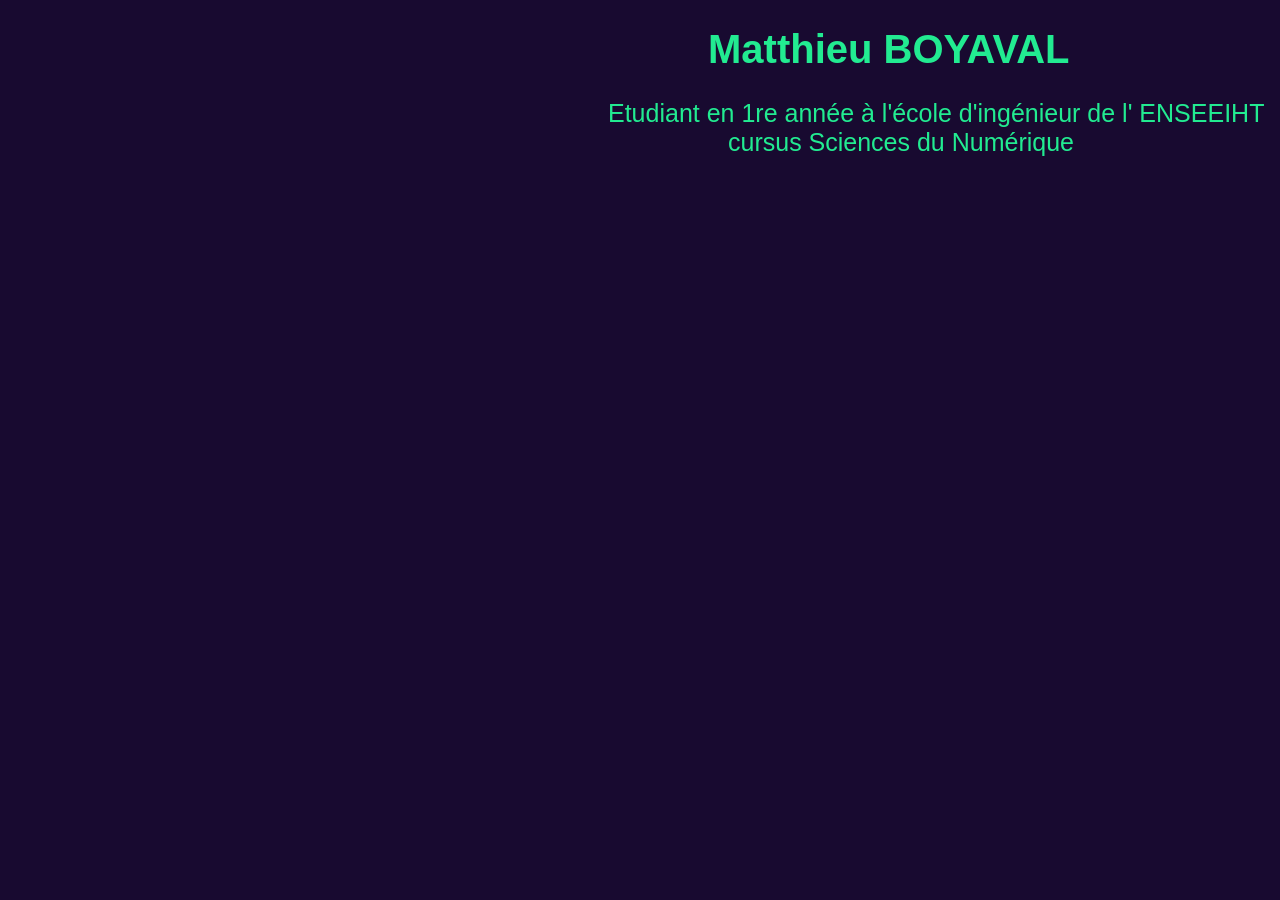
==== index.html @ cb70e2c3 "aaa" ====
<!doctype html>
<html>
<head>
<link rel="stylesheet" href="portfolio.css">
</head>
<body>
    <font face="arial">
    <h1 class="nom"><strong>Matthieu BOYAVAL</strong></h1>
    <p class="ecole">Etudiant en 1re année à l'école d'ingénieur de l' ENSEEIHT
    <br /><span style="position: relative; left: 120px;">cursus Sciences du Numérique</span>
    </p>
    </font>
</body>
</html>
<section
---- portfolio.css ----
body {
  background-color: rgb(24, 10, 48);
}

.nom {
  color: rgb(34, 235, 145);
  font-size:40px;
  margin-left: 700px;
}


.ecole {
  font-size:25px;
  color: rgb(34, 235, 145);
  margin-left: 600px;
}

.cursus {
  font-size:25px;
  color: rgb(34, 235, 145);
  margin-left: 700px;
}
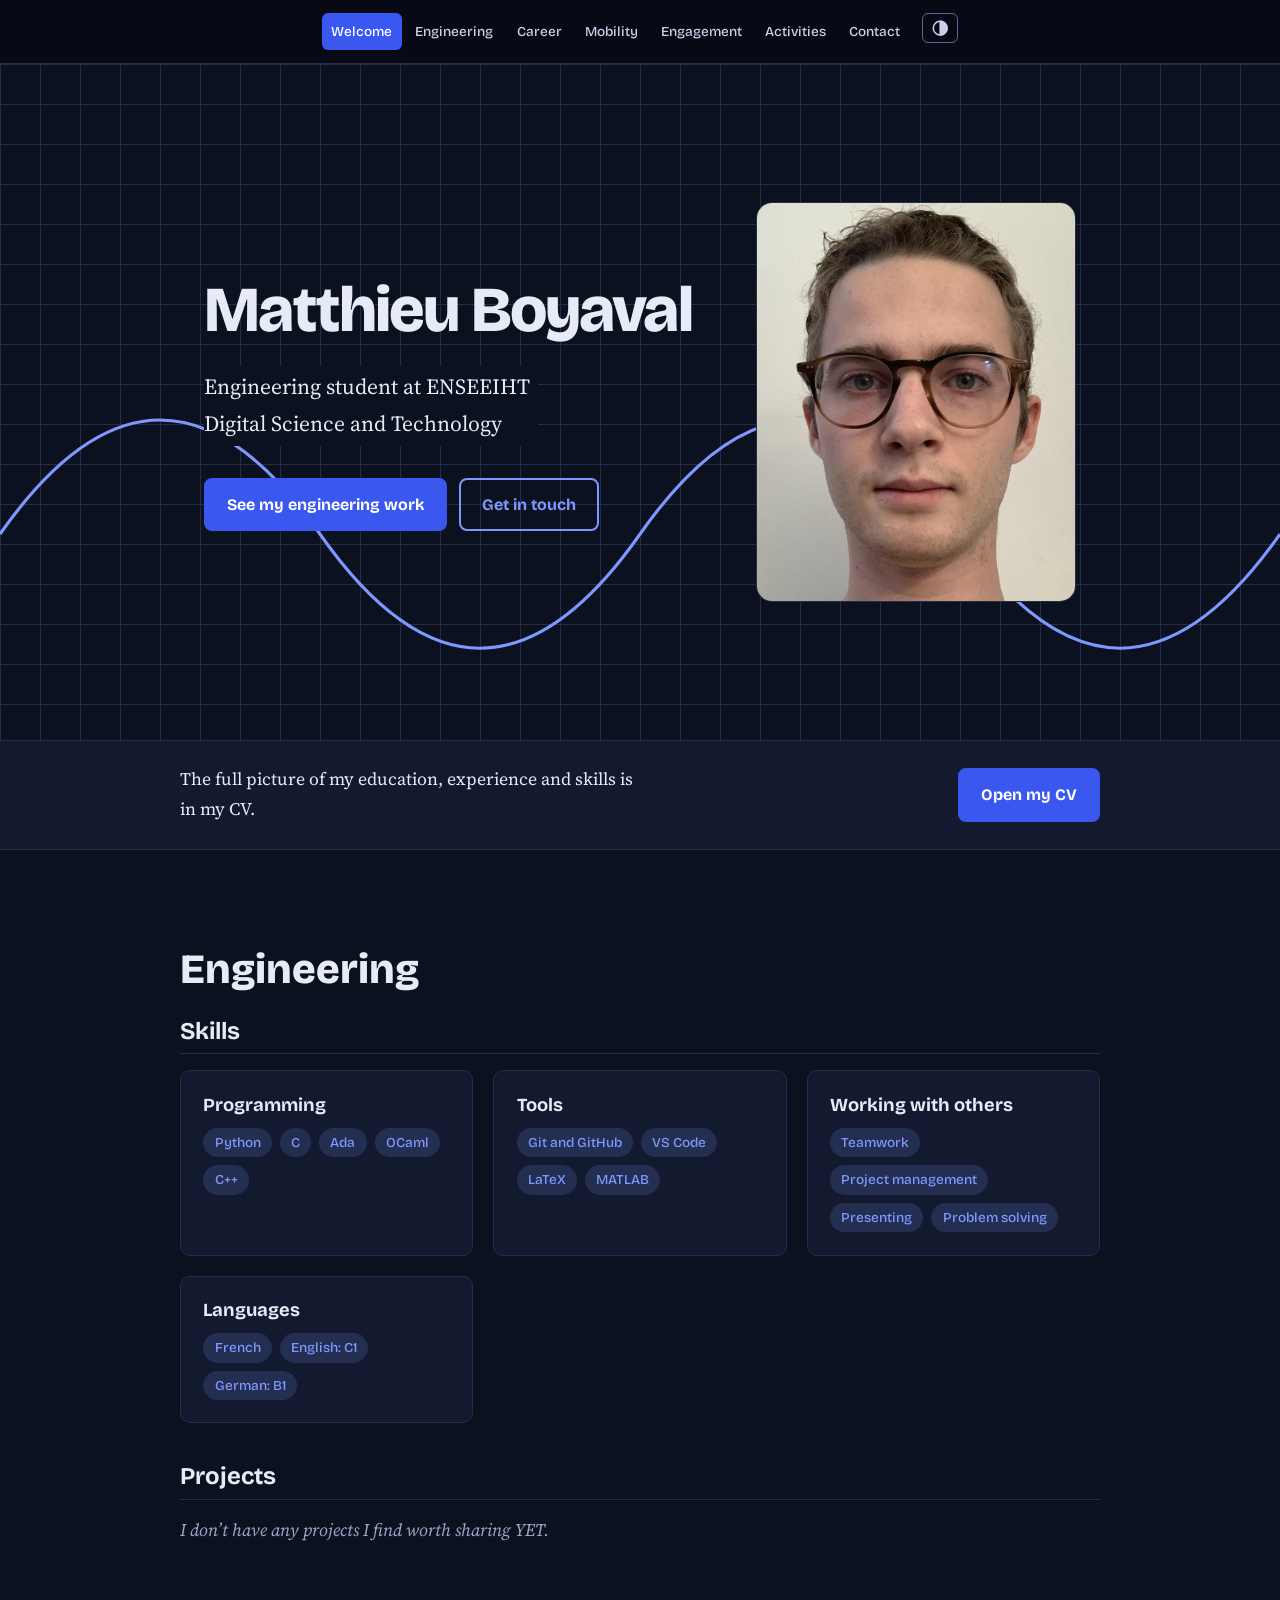
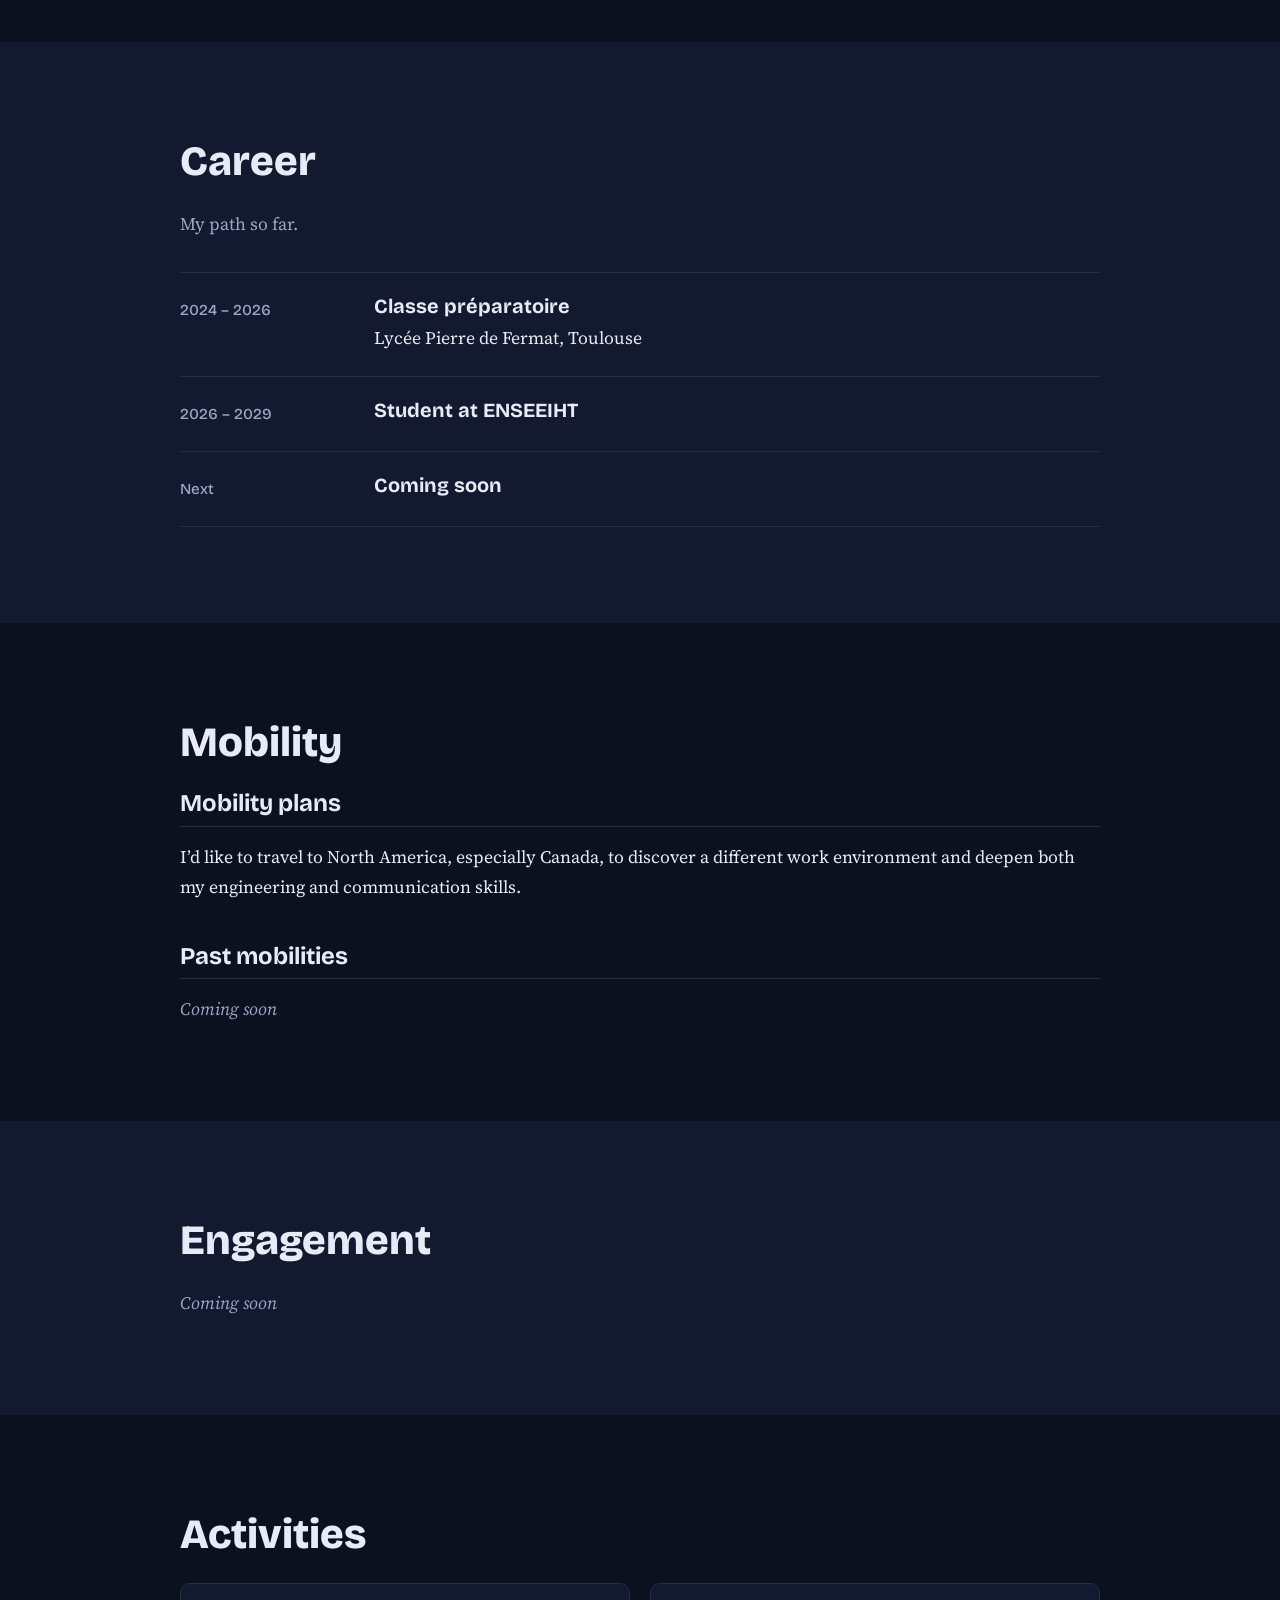
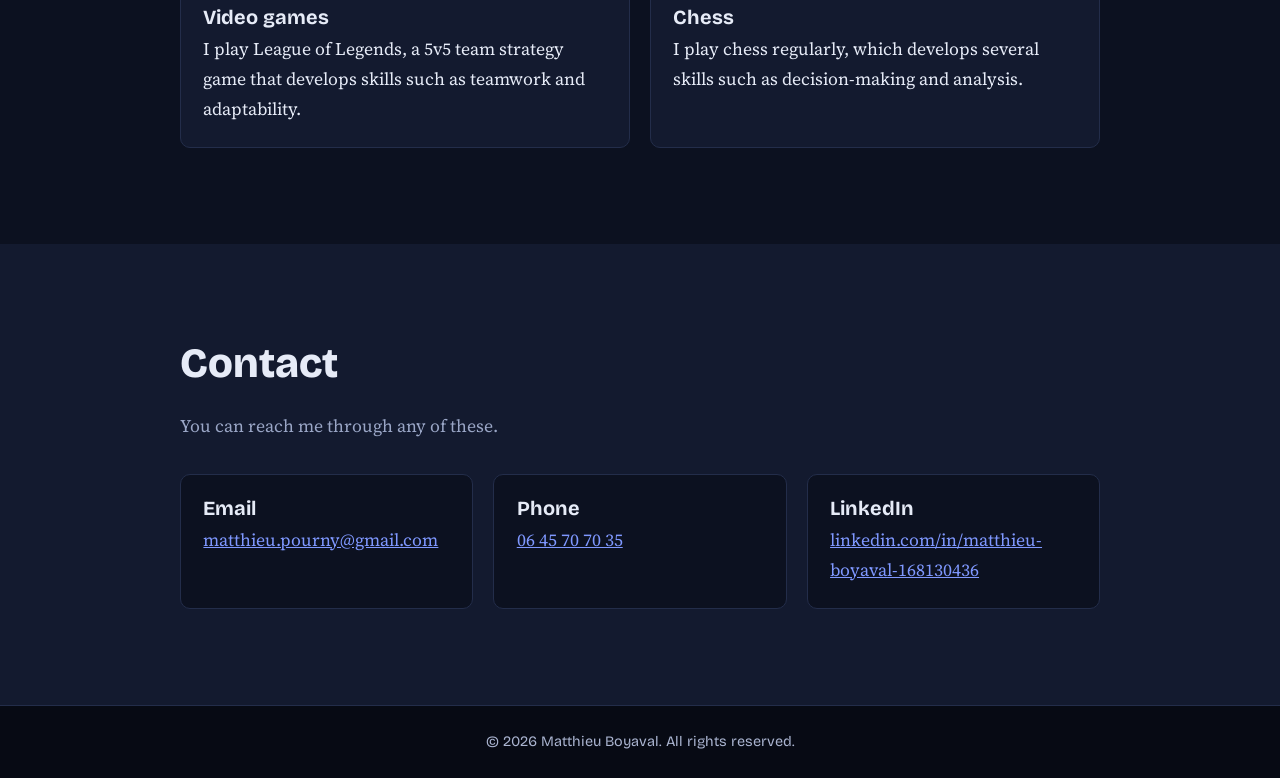
==== commit 8aa9dd5a: "Rename portfolio.html to index.html" ====
--- a/index.html
+++ b/index.html
@@ -1,15 +1,360 @@
-<!doctype html>
-<html>
+<!DOCTYPE html>
+<html lang="en">
 <head>
-<link rel="stylesheet" href="portfolio.css">
+<meta charset="UTF-8">
+<meta name="viewport" content="width=device-width, initial-scale=1">
+<title>Matthieu Boyaval – E-portfolio</title>
+<link rel="preconnect" href="https://fonts.googleapis.com">
+<link rel="preconnect" href="https://fonts.gstatic.com" crossorigin>
+<link href="https://fonts.googleapis.com/css2?family=Bricolage+Grotesque:wght@500;700;800&family=Source+Serif+4:ital,wght@0,400;0,600;1,400&display=swap" rel="stylesheet">
+<style>
+  :root {
+    --paper: #0c1120;
+    --white: #131a2f;
+    --nav: #070a14;
+    --ink: #e6ebf7;
+    --muted: #9aa6c6;
+    --line: #232d4a;
+    --accent: #7f98ff;
+    --btn: #3a58f0;
+    --accent-soft: rgba(127,152,255,.16);
+    --head: "Bricolage Grotesque", "Segoe UI", Arial, sans-serif;
+    --body: "Source Serif 4", Georgia, "Times New Roman", serif;
+    --nav-h: 64px;
+  }
+  html { color-scheme: dark; }
+  html[data-theme="light"] {
+    color-scheme: light;
+    --paper: #f2f5f9;
+    --white: #ffffff;
+    --nav: #101a33;
+    --ink: #101a33;
+    --muted: #55607a;
+    --line: #cfd7e4;
+    --accent: #2447f5;
+    --btn: #2447f5;
+    --accent-soft: #e3e9ff;
+  }
+  * { box-sizing: border-box; margin: 0; padding: 0; }
+  html { scroll-behavior: smooth; scroll-padding-top: var(--nav-h); }
+  body {
+    font-family: var(--body);
+    font-size: 1.1rem;
+    line-height: 1.7;
+    color: var(--ink);
+    background: var(--paper);
+  }
+  h1, h2, h3 { font-family: var(--head); line-height: 1.15; }
+  a { color: var(--accent); }
+  :focus-visible { outline: 3px solid var(--accent); outline-offset: 3px; }
+
+  /* Navigation */
+  nav {
+    position: sticky; top: 0; z-index: 10;
+    height: var(--nav-h);
+    background: var(--nav);
+    border-bottom: 1px solid var(--line);
+    display: flex; align-items: center; justify-content: center;
+    padding: 0 clamp(.5rem, 4vw, 3rem);
+  }
+  nav ul { display: flex; flex-wrap: nowrap; justify-content: center; list-style: none; gap: clamp(0rem, .5vw, .25rem); max-width: 100%; overflow-x: auto; scrollbar-width: none; }
+  nav ul::-webkit-scrollbar { display: none; }
+  nav ul a {
+    display: block; padding: .45rem clamp(.2rem, 1vw, .6rem); border-radius: 6px; white-space: nowrap;
+    font-family: var(--head); font-weight: 500; font-size: clamp(.5rem, 2.2vw, .85rem);
+    color: #c9d2ea; text-decoration: none;
+    transition: background .2s, color .2s;
+  }
+  .theme-btn {
+    background: none; border: 1px solid #5b6a94; color: #c9d2ea; cursor: pointer;
+    border-radius: 6px; padding: .3rem clamp(.25rem, 1vw, .5rem); margin-left: clamp(.1rem, 1vw, .5rem);
+    font-size: clamp(.55rem, 2.2vw, .85rem); line-height: 1.2;
+  }
+  .theme-btn svg { display: block; width: clamp(.85rem, 3.4vw, 1.15rem); height: clamp(.85rem, 3.4vw, 1.15rem); }
+  .theme-btn:hover { background: rgba(255,255,255,.1); color: #fff; }
+  nav ul a:hover { background: rgba(255,255,255,.1); color: #fff; }
+  nav ul a.active { background: var(--btn); color: #fff; }
+
+  /* Layout */
+  section { padding: clamp(3.5rem, 8vw, 6rem) clamp(1rem, 4vw, 3rem); }
+  .wrap { max-width: 920px; margin: 0 auto; }
+  section:nth-of-type(even) { background: var(--white); }
+  h2 { font-size: clamp(1.9rem, 4vw, 2.6rem); font-weight: 800; margin-bottom: 1.5rem; }
+  h3 { font-size: 1.25rem; font-weight: 700; margin-bottom: .35rem; }
+  h4 { font-family: var(--head); font-size: 1.15rem; font-weight: 700; line-height: 1.2; margin-bottom: .35rem; }
+  .subhead { font-size: 1.5rem; margin: 2.5rem 0 1rem; padding-bottom: .5rem; border-bottom: 1px solid var(--line); }
+  .subhead:first-of-type { margin-top: 0; }
+  p + p { margin-top: 1rem; }
+  .lead { color: var(--muted); max-width: 62ch; margin-bottom: 2rem; }
+  .meta { font-family: var(--head); font-size: .9rem; color: var(--muted); }
+
+  /* Welcome: graph paper with a plotted curve */
+  #welcome {
+    min-height: calc(100vh - var(--nav-h) - 160px);
+    min-height: calc(100svh - var(--nav-h) - 160px);
+    display: flex; align-items: center;
+    background-color: var(--paper);
+    background-image:
+      linear-gradient(var(--line) 1px, transparent 1px),
+      linear-gradient(90deg, var(--line) 1px, transparent 1px);
+    background-size: 40px 40px;
+    position: relative; overflow: hidden;
+  }
+  #welcome .wrap { position: relative; z-index: 1; }
+  #welcome h1 { font-size: clamp(3rem, 10vw, 7rem); font-weight: 800; letter-spacing: -.03em; }
+  #welcome .tagline { font-size: 1.35rem; max-width: 36ch; margin-top: 1.25rem; background: var(--paper); display: inline-block; padding: .2rem .5rem .2rem 0; }
+  .hero-grid { display: grid; grid-template-columns: minmax(0, 1fr) auto; align-items: center; gap: clamp(1.5rem, 5vw, 4rem); }
+  .hero-text { min-width: 0; }
+  #welcome h1 { font-size: clamp(1.9rem, 6vw, 4rem); overflow-wrap: anywhere; }
+  .photo {
+    position: relative; width: clamp(150px, 28vw, 320px); aspect-ratio: 4 / 5;
+    border-radius: 16px; overflow: hidden; background: var(--white); border: 1px solid var(--line);
+    display: grid; place-items: center; color: var(--muted);
+  }
+  .photo-placeholder { width: 55%; }
+  .photo img { position: absolute; inset: 0; width: 100%; height: 100%; object-fit: cover; }
+  .curve { position: absolute; left: 0; bottom: 8%; width: 100%; height: 45%; pointer-events: none; }
+  .curve path { fill: none; stroke: var(--accent); stroke-width: 3; stroke-dasharray: 2400; stroke-dashoffset: 2400; animation: draw 3s ease-out .3s forwards; }
+  @keyframes draw { to { stroke-dashoffset: 0; } }
+  .actions { margin-top: 2rem; display: flex; gap: .75rem; flex-wrap: wrap; }
+  .btn {
+    display: inline-block; padding: .7rem 1.3rem; border-radius: 8px;
+    font-family: var(--head); font-weight: 700; text-decoration: none;
+    background: var(--btn); color: #fff; border: 2px solid var(--btn);
+    cursor: pointer; font-size: 1rem; transition: transform .15s;
+  }
+  .btn:hover { transform: translateY(-2px); }
+  .btn.ghost { background: transparent; color: var(--accent); border-color: var(--accent); }
+
+  /* CV link strip */
+  .cvbar { padding: 1.5rem clamp(1rem, 4vw, 3rem); border-top: 1px solid var(--line); border-bottom: 1px solid var(--line); }
+  .cvbar-inner { display: flex; align-items: center; justify-content: space-between; gap: 1rem; flex-wrap: wrap; }
+  .cvbar p { max-width: 52ch; }
+
+  /* Content blocks */
+  .item { padding: 1.4rem 0; border-top: 1px solid var(--line); display: grid; grid-template-columns: 170px 1fr; gap: 1.5rem; }
+  .item:last-child { border-bottom: 1px solid var(--line); }
+  .item .when { font-family: var(--head); font-weight: 500; color: var(--muted); font-size: .95rem; padding-top: .2rem; }
+  .empty { color: var(--muted); font-style: italic; }
+  .tags { display: flex; flex-wrap: wrap; gap: .5rem; margin-top: .75rem; }
+  .tags span { background: var(--accent-soft); color: var(--accent); font-family: var(--head); font-size: .85rem; font-weight: 500; padding: .2rem .7rem; border-radius: 99px; }
+  .grid { display: grid; grid-template-columns: repeat(auto-fit, minmax(250px, 1fr)); gap: 1.25rem; }
+  .card { background: var(--paper); border: 1px solid var(--line); border-radius: 10px; padding: 1.4rem; }
+  section:nth-of-type(odd) .card { background: var(--white); }
+
+  .card a { overflow-wrap: anywhere; }
+  footer { background: var(--nav); border-top: 1px solid var(--line); color: #aab4d0; text-align: center; padding: 1.5rem; font-family: var(--head); font-size: .9rem; }
+
+  @media (max-width: 860px) {
+    nav { padding: 0 .4rem; }
+    .item { grid-template-columns: 1fr; gap: .25rem; }
+    .hero-grid { gap: 1rem; }
+    .photo { width: clamp(100px, 28vw, 150px); border-radius: 12px; }
+    #welcome .tagline { font-size: 1.02rem; margin-top: .75rem; }
+    #welcome .actions { margin-top: 1.25rem; gap: .5rem; }
+    #welcome .btn { padding: .5rem .9rem; font-size: .85rem; }
+  }
+  @media (prefers-reduced-motion: reduce) {
+    html { scroll-behavior: auto; }
+    .curve path { animation: none; stroke-dashoffset: 0; }
+    .btn { transition: none; }
+  }
+</style>
+<script>
+  try { var t = localStorage.getItem('theme'); if (t) document.documentElement.dataset.theme = t; } catch (e) {}
+</script>
 </head>
 <body>
-    <font face="arial">
-    <h1 class="nom"><strong>Matthieu BOYAVAL</strong></h1>
-    <p class="ecole">Etudiant en 1re année à l'école d'ingénieur de l' ENSEEIHT
-    <br /><span style="position: relative; left: 120px;">cursus Sciences du Numérique</span>
-    </p>
-    </font>
+
+<nav aria-label="Main navigation">
+  <ul id="menu">
+    <li><a href="#welcome">Welcome</a></li>
+    <li><a href="#engineering">Engineering</a></li>
+    <li><a href="#career">Career</a></li>
+    <li><a href="#mobility">Mobility</a></li>
+    <li><a href="#civic">Engagement</a></li>
+    <li><a href="#activities">Activities</a></li>
+    <li><a href="#contact">Contact</a></li>
+    <li><button class="theme-btn" id="themeToggle" type="button"></button></li>
+  </ul>
+</nav>
+
+<main>
+
+<!-- 1. WELCOME -->
+<section id="welcome">
+  <svg class="curve" viewBox="0 0 1200 300" preserveAspectRatio="none" aria-hidden="true">
+    <path d="M0,150 C100,0 200,0 300,150 S500,300 600,150 S800,0 900,150 S1100,300 1200,150"/>
+  </svg>
+  <div class="wrap hero-grid">
+    <div class="hero-text">
+      <h1>Matthieu Boyaval</h1>
+      <p class="tagline">Engineering student at ENSEEIHT<br>Digital Science and Technology</p>
+      <div class="actions">
+        <a class="btn" href="#engineering">See my engineering work</a>
+        <a class="btn ghost" href="#contact">Get in touch</a>
+      </div>
+    </div>
+    <!-- PHOTO: put your picture next to this file, named photo.jpg (or change the name below) -->
+    <figure class="photo">
+      <svg class="photo-placeholder" viewBox="0 0 24 24" fill="none" stroke="currentColor" stroke-width="1.2" aria-hidden="true"><circle cx="12" cy="8.5" r="3.7"/><path d="M4.5 21c.6-4.2 3.6-6.5 7.5-6.5s6.9 2.3 7.5 6.5"/></svg>
+      <img src="photo.jpg" alt="Portrait of me" onerror="this.remove()">
+    </figure>
+  </div>
+  </section>
+
+<!-- CV LINK: replace the href below with the link to your CV -->
+<section id="cv-link" class="cvbar">
+  <div class="wrap cvbar-inner">
+    <p>The full picture of my education, experience and skills is in my CV.</p>
+    <a class="btn" href="cv.pdf" target="_blank" rel="noopener">Open my CV</a>
+  </div>
+</section>
+
+<!-- 2. ENGINEERING -->
+<section id="engineering">
+  <div class="wrap">
+    <h2>Engineering</h2>
+
+    <h3 class="subhead">Skills</h3>
+    <div class="grid">
+      <article class="card">
+        <h4>Programming</h4>
+        <div class="tags"><span>Python</span><span>C</span><span>Ada</span><span>OCaml</span><span>C++</span></div>
+      </article>
+      <article class="card">
+        <h4>Tools</h4>
+        <div class="tags"><span>Git and GitHub</span><span>VS Code</span><span>LaTeX</span><span>MATLAB</span></div>
+      </article>
+      <article class="card">
+        <h4>Working with others</h4>
+        <div class="tags"><span>Teamwork</span><span>Project management</span><span>Presenting</span><span>Problem solving</span></div>
+      </article>
+      <article class="card">
+        <h4>Languages</h4>
+        <div class="tags"><span>French</span><span>English: C1</span><span>German: B1</span></div>
+      </article>
+    </div>
+
+    <h3 class="subhead">Projects</h3>
+    <p class="empty">I don’t have any projects I find worth sharing YET.</p>
+  </div>
+</section>
+
+<!-- 3. CAREER -->
+<section id="career">
+  <div class="wrap">
+    <h2>Career</h2>
+    <p class="lead">My path so far.</p>
+    <div class="item">
+      <div class="when">2024 – 2026</div>
+      <div><h3>Classe préparatoire</h3><p>Lycée Pierre de Fermat, Toulouse</p></div>
+    </div>
+    <div class="item">
+      <div class="when">2026 – 2029</div>
+      <div><h3>Student at ENSEEIHT</h3></div>
+    </div>
+    <div class="item">
+      <div class="when">Next</div>
+      <div><h3>Coming soon</h3></div>
+    </div>
+  </div>
+</section>
+
+<!-- 4. INTERNATIONAL MOBILITY -->
+<section id="mobility">
+  <div class="wrap">
+    <h2>Mobility</h2>
+
+    <h3 class="subhead">Mobility plans</h3>
+    <p>I’d like to travel to North America, especially Canada, to discover a different work environment and deepen both my engineering and communication skills.</p>
+
+    <h3 class="subhead">Past mobilities</h3>
+    <p class="empty">Coming soon</p>
+  </div>
+</section>
+
+<!-- 5. CIVIC ENGAGEMENT -->
+<section id="civic">
+  <div class="wrap">
+    <h2>Engagement</h2>
+    <p class="empty">Coming soon</p>
+  </div>
+</section>
+
+<!-- 6. OTHER ACTIVITIES -->
+<section id="activities">
+  <div class="wrap">
+    <h2>Activities</h2>
+    <div class="grid">
+      <article class="card">
+        <h3>Video games</h3>
+        <p>I play League of Legends, a 5v5 team strategy game that develops skills such as teamwork and adaptability.</p>
+      </article>
+      <article class="card">
+        <h3>Chess</h3>
+        <p>I play chess regularly, which develops several skills such as decision-making and analysis.</p>
+      </article>
+    </div>
+  </div>
+</section>
+
+<!-- 8. CONTACT: replace the placeholders with your own details -->
+<section id="contact">
+  <div class="wrap">
+    <h2>Contact</h2>
+    <p class="lead">You can reach me through any of these.</p>
+    <div class="grid">
+      <article class="card">
+        <h3>Email</h3>
+        <p><a href="mailto:matthieu.pourny@gmail.com">matthieu.pourny@gmail.com</a></p>
+      </article>
+      <article class="card">
+        <h3>Phone</h3>
+        <p><a href="tel:+33645707035">06 45 70 70 35</a></p>
+      </article>
+      <article class="card">
+        <h3>LinkedIn</h3>
+        <p><a href="https://www.linkedin.com/in/matthieu-boyaval-168130436/" target="_blank" rel="noopener">linkedin.com/in/matthieu-boyaval-168130436</a></p>
+      </article>
+    </div>
+  </div>
+</section>
+
+</main>
+
+<footer>© <span id="year"></span> Matthieu Boyaval. All rights reserved.</footer>
+
+<script>
+  // Light / dark mode
+  const themeBtn = document.getElementById('themeToggle');
+  const ICON = '<svg viewBox="0 0 24 24" fill="none" stroke="currentColor" stroke-width="2" aria-hidden="true"><circle cx="12" cy="12" r="9"/><path d="M12 3a9 9 0 0 1 0 18z" fill="currentColor"/></svg>';
+  function applyTheme(t) {
+    document.documentElement.dataset.theme = t;
+    themeBtn.innerHTML = ICON;
+    themeBtn.title = t === 'light' ? 'Switch to dark mode' : 'Switch to light mode';
+    themeBtn.setAttribute('aria-label', t === 'light' ? 'Switch to dark mode' : 'Switch to light mode');
+  }
+  applyTheme(document.documentElement.dataset.theme === 'light' ? 'light' : 'dark');
+  themeBtn.addEventListener('click', () => {
+    const next = document.documentElement.dataset.theme === 'light' ? 'dark' : 'light';
+    applyTheme(next);
+    try { localStorage.setItem('theme', next); } catch (e) {}
+  });
+
+  // Highlight the current section in the navigation bar
+  const links = [...document.querySelectorAll('#menu a')];
+  const sections = links.map(a => document.querySelector(a.getAttribute('href')));
+  const observer = new IntersectionObserver(entries => {
+    entries.forEach(entry => {
+      if (entry.isIntersecting) {
+        links.forEach(a => a.classList.toggle('active', a.getAttribute('href') === '#' + entry.target.id));
+      }
+    });
+  }, { rootMargin: '-45% 0px -50% 0px' });
+  sections.forEach(s => observer.observe(s));
+
+  document.getElementById('year').textContent = new Date().getFullYear();
+</script>
 </body>
 </html>
-<section 
